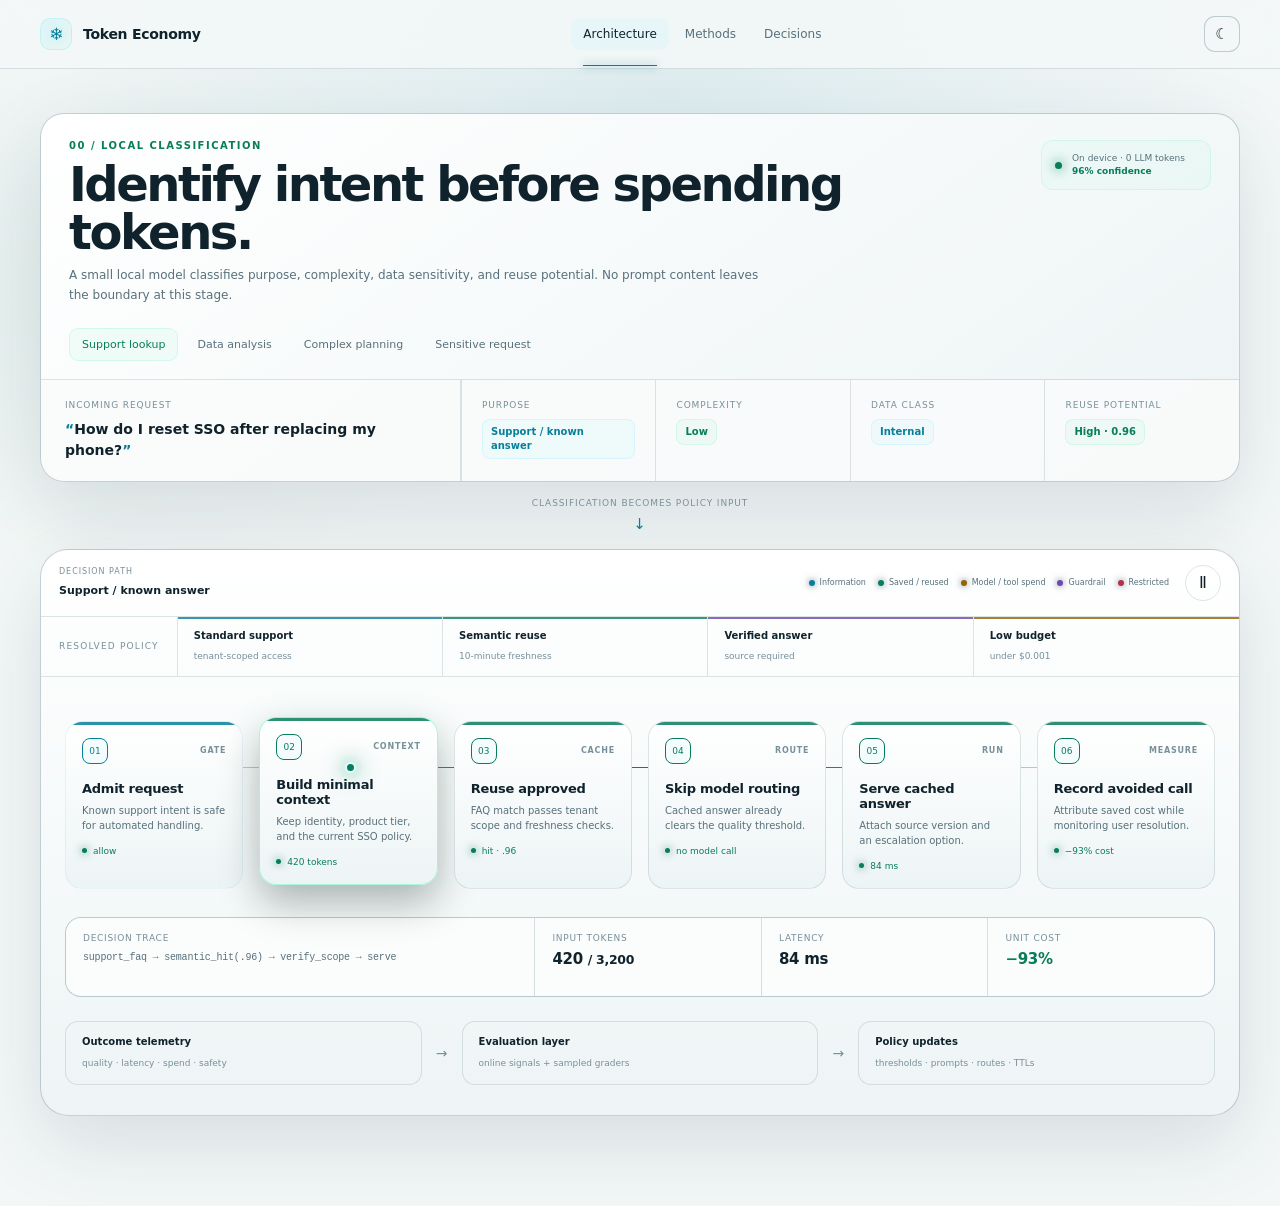
==== Token-Economy/architecture.html @ 1a23779c "Build interactive token economy architecture site" ====
<!doctype html>
<html lang="en">
<head>
  <meta charset="utf-8"><meta name="viewport" content="width=device-width,initial-scale=1"><meta name="theme-color" content="#071016">
  <meta name="description" content="Interactive operating architecture for an AI token economy.">
  <link rel="icon" href="data:image/svg+xml,%3Csvg xmlns='http://www.w3.org/2000/svg' viewBox='0 0 100 100'%3E%3Ctext y='.9em' font-size='90'%3E%E2%9D%84%3C/text%3E%3C/svg%3E">
  <title>Architecture — Token Economy</title><script>try{document.documentElement.dataset.theme=localStorage.getItem('token-economy-theme')||(matchMedia('(prefers-color-scheme: light)').matches?'light':'dark')}catch{}</script><link rel="stylesheet" href="assets/site.css">
</head>
<body>
  <a class="skip-link" href="#main">Skip to content</a>
  <header class="topbar"><nav class="nav shell" aria-label="Primary navigation"><a class="wordmark" href="index.html" aria-label="Token Economy home"><span class="mark" aria-hidden="true">❄</span><span>Token Economy</span></a><div class="navlinks"><a href="architecture.html" aria-current="page">Architecture</a><a href="methods.html">Methods</a><a href="decisions.html">Decisions</a></div><button class="theme-toggle" id="themeToggle" type="button" aria-label="Switch theme"><span class="theme-icon" aria-hidden="true">☀</span></button></nav></header>
  <main id="main">
    <section class="architecture-page"><div class="shell">
      <div class="local-classifier">
        <div class="classifier-head"><div><div class="kicker">00 / Local classification</div><h1>Identify intent before spending tokens.</h1><p>A small local model classifies purpose, complexity, data sensitivity, and reuse potential. No prompt content leaves the boundary at this stage.</p></div><div class="local-badge"><span class="state-dot"></span><span>On device · 0 LLM tokens<br><b id="confidenceValue">96% confidence</b></span></div></div>
        <div class="scenario-tabs classifier-tabs" role="tablist" aria-label="Sample incoming requests"><button class="scenario-btn active" role="tab" aria-selected="true" data-scenario="support">Support lookup</button><button class="scenario-btn" role="tab" aria-selected="false" data-scenario="analysis">Data analysis</button><button class="scenario-btn" role="tab" aria-selected="false" data-scenario="planning">Complex planning</button><button class="scenario-btn" role="tab" aria-selected="false" data-scenario="sensitive">Sensitive request</button></div>
        <div class="classifier-result" aria-live="polite">
          <div class="incoming-request"><span>Incoming request</span><q id="queryValue">How do I reset SSO after replacing my phone?</q></div>
          <div class="classification-grid"><div><span>Purpose</span><strong id="purposeValue">Support / known answer</strong></div><div><span>Complexity</span><strong id="complexityValue">Low</strong></div><div><span>Data class</span><strong id="dataValue">Internal</strong></div><div><span>Reuse potential</span><strong id="reuseValue">High · 0.96</strong></div></div>
        </div>
      </div>

      <div class="handoff"><span>Classification becomes policy input</span><i aria-hidden="true">↓</i></div>

      <div class="simulator">
        <div class="decision-bar"><div class="decision-title"><span>Decision path</span><strong id="pathLabel">Support / known answer</strong></div><div class="decision-tools"><div class="flow-legend" aria-label="Decision color legend"><span class="legend-item"><i class="legend-dot"></i>Information</span><span class="legend-item save"><i class="legend-dot"></i>Saved / reused</span><span class="legend-item spend"><i class="legend-dot"></i>Model / tool spend</span><span class="legend-item protect"><i class="legend-dot"></i>Guardrail</span><span class="legend-item restricted"><i class="legend-dot"></i>Restricted</span></div><button class="play-control" id="playControl" aria-label="Pause architecture animation" title="Pause animation">Ⅱ</button></div></div>
        <div class="control-plane"><div class="plane-label">Resolved policy</div><div class="control-item" data-control="policy"><b id="controlPolicy">Standard support</b><span id="controlPolicyNote">tenant-scoped access</span></div><div class="control-item" data-control="cache"><b id="controlCache">Semantic reuse</b><span id="controlCacheNote">10-minute freshness</span></div><div class="control-item" data-control="quality"><b id="controlQuality">Verified answer</b><span id="controlQualityNote">source required</span></div><div class="control-item" data-control="budget"><b id="controlBudget">Low budget</b><span id="controlBudgetNote">under $0.001</span></div></div>
        <div class="architecture"><div class="flow" aria-label="Scenario-specific token economy decisions"><article class="flow-node" data-step="0"><div class="node-top"><div class="node-index">01</div><span class="node-kind">Gate</span></div><h2>Admit request</h2><p>Known support intent is safe for automated handling.</p><span class="node-state">allow</span></article><article class="flow-node" data-step="1"><div class="node-top"><div class="node-index">02</div><span class="node-kind">Context</span></div><h2>Build minimal context</h2><p>Keep identity, product tier, and the current SSO policy.</p><span class="node-state">420 tokens</span></article><article class="flow-node" data-step="2"><div class="node-top"><div class="node-index">03</div><span class="node-kind">Cache</span></div><h2>Reuse approved</h2><p>FAQ match passes tenant scope and freshness checks.</p><span class="node-state">hit · .96</span></article><article class="flow-node" data-step="3"><div class="node-top"><div class="node-index">04</div><span class="node-kind">Route</span></div><h2>Skip model routing</h2><p>Cached answer already clears the quality threshold.</p><span class="node-state">no model call</span></article><article class="flow-node" data-step="4"><div class="node-top"><div class="node-index">05</div><span class="node-kind">Run</span></div><h2>Serve cached answer</h2><p>Attach source version and an escalation option.</p><span class="node-state">84 ms</span></article><article class="flow-node" data-step="5"><div class="node-top"><div class="node-index">06</div><span class="node-kind">Measure</span></div><h2>Record avoided call</h2><p>Attribute saved cost while monitoring user resolution.</p><span class="node-state">−93% cost</span></article><span class="packet cache-hit" id="packet" aria-hidden="true"></span></div>
          <div class="trace" aria-live="polite"><div class="trace-cell"><span>Decision trace</span><strong id="traceText">support_faq → semantic_hit(.96) → verify_scope → serve</strong></div><div class="trace-cell"><span>Input tokens</span><strong id="tokensValue">420 <small>/ 3,200</small></strong></div><div class="trace-cell"><span>Latency</span><strong id="latencyValue">84 ms</strong></div><div class="trace-cell"><span>Unit cost</span><strong class="positive" id="costValue">−93%</strong></div></div>
          <div class="feedback-loop"><div class="feedback-item"><b>Outcome telemetry</b><span>quality · latency · spend · safety</span></div><span class="feedback-arrow">→</span><div class="feedback-item"><b>Evaluation layer</b><span>online signals + sampled graders</span></div><span class="feedback-arrow">→</span><div class="feedback-item"><b>Policy updates</b><span>thresholds · prompts · routes · TTLs</span></div></div>
        </div></div>
    </div></section>
  </main>
  <script src="assets/site.js"></script>
</body></html>
---- Token-Economy/assets/site.css ----
:root {
  color-scheme: dark;
  --bg:#071016; --panel:#0d1922; --panel-soft:rgba(16,31,41,.72);
  --line:rgba(176,214,231,.14); --line-strong:rgba(176,214,231,.26);
  --text:#eef7fb; --muted:#90a7b4; --muted-2:#667d89;
  --cyan:#5fe3ff; --mint:#75f2c1; --amber:#ffd47a; --violet:#b99cff; --red:#ff8c9b;
  --shadow:0 28px 80px rgba(0,0,0,.32); --page:1200px;
}
[data-theme="light"]{
  color-scheme:light;
  --bg:#f3f7f7;--panel:#ffffff;--panel-soft:rgba(255,255,255,.84);
  --line:rgba(32,73,88,.14);--line-strong:rgba(32,73,88,.25);
  --text:#10232c;--muted:#58707c;--muted-2:#78909a;
  --cyan:#087f9a;--mint:#087d5a;--amber:#986100;--violet:#7047ae;--red:#b52f49;
  --shadow:0 28px 80px rgba(28,63,75,.13);
}
*{box-sizing:border-box}
html{scroll-behavior:smooth}
body{
  margin:0; min-width:320px; color:var(--text);
  background:radial-gradient(900px 540px at 52% 8%,rgba(95,227,255,.09),transparent 68%),radial-gradient(700px 400px at 8% 24%,rgba(117,242,193,.055),transparent 72%),var(--bg);
  font-family:Inter,ui-sans-serif,system-ui,-apple-system,BlinkMacSystemFont,"Segoe UI",sans-serif;
  -webkit-font-smoothing:antialiased;
}
body::before{
  content:"";position:fixed;inset:0;z-index:-1;pointer-events:none;opacity:.35;
  background-image:linear-gradient(rgba(255,255,255,.018) 1px,transparent 1px),linear-gradient(90deg,rgba(255,255,255,.018) 1px,transparent 1px);
  background-size:40px 40px;mask-image:linear-gradient(to bottom,black,transparent 72%);
}
button{font:inherit;color:inherit}a{color:inherit;text-decoration:none}
:focus-visible{outline:2px solid var(--cyan);outline-offset:3px}
.shell{width:min(var(--page),calc(100% - 40px));margin:0 auto}
.skip-link{position:fixed;top:12px;left:12px;z-index:100;padding:10px 14px;border-radius:10px;background:var(--text);color:var(--bg);transform:translateY(-150%);transition:transform .2s ease}
.skip-link:focus{transform:translateY(0)}

.topbar{position:sticky;top:0;z-index:40;border-bottom:1px solid var(--line);background:rgba(7,16,22,.84);backdrop-filter:blur(18px)}
[data-theme="light"] .topbar{background:rgba(243,247,247,.88)}
[data-theme="light"] body{background:radial-gradient(900px 540px at 52% 8%,rgba(8,127,154,.09),transparent 68%),radial-gradient(700px 400px at 8% 24%,rgba(8,125,90,.06),transparent 72%),var(--bg)}
[data-theme="light"] body::before{opacity:.55}
.nav{min-height:68px;display:flex;align-items:center;justify-content:space-between;gap:24px}
.wordmark{display:flex;align-items:center;gap:11px;font-size:14px;font-weight:760;letter-spacing:-.02em}
.mark{width:32px;height:32px;display:grid;place-items:center;border-radius:10px;color:var(--cyan);border:1px solid rgba(95,227,255,.25);background:linear-gradient(135deg,rgba(95,227,255,.14),rgba(117,242,193,.08));box-shadow:inset 0 1px rgba(255,255,255,.06);font-size:17px;line-height:1;text-shadow:0 0 10px rgba(95,227,255,.5)}
.navlinks{display:flex;align-items:center;gap:4px}
.navlinks a{position:relative;padding:9px 12px;border-radius:9px;color:var(--muted);font-size:12px;transition:color .2s ease,background .2s ease}
.navlinks a:hover{color:var(--text);background:rgba(255,255,255,.04)}
.navlinks a[aria-current="page"]{color:var(--text);background:rgba(95,227,255,.07)}
.navlinks a[aria-current="page"]::after{content:"";position:absolute;left:12px;right:12px;bottom:-16px;height:1px;background:var(--cyan);box-shadow:0 0 8px var(--cyan)}
.theme-toggle{flex:0 0 auto;width:36px;height:36px;display:grid;place-items:center;border:1px solid var(--line-strong);border-radius:11px;background:rgba(255,255,255,.035);color:var(--text);cursor:pointer;transition:transform .2s ease,border-color .2s ease,background .2s ease}
.theme-toggle:hover{transform:translateY(-1px);border-color:var(--cyan);background:rgba(95,227,255,.07)}
.theme-icon{font-size:15px;line-height:1}

.hero{padding:90px 0 66px}
.hero-grid{display:grid;grid-template-columns:1.05fr .95fr;align-items:end;gap:64px}
.eyebrow,.kicker{color:var(--mint);font-size:10px;font-weight:750;letter-spacing:.15em;text-transform:uppercase}
.eyebrow{display:flex;align-items:center;gap:10px;font-size:11px}.eyebrow::before{content:"";width:34px;height:1px;background:var(--mint)}
h1{margin:18px 0 24px;max-width:780px;font-size:clamp(48px,7.2vw,92px);line-height:.92;letter-spacing:-.067em}
.hero h1{max-width:none;font-size:clamp(20px,4.2vw,52px);white-space:nowrap}
.hero-copy{max-width:650px;color:var(--muted);font-size:clamp(16px,1.8vw,20px);line-height:1.6}.hero-copy strong{color:var(--text);font-weight:580}
.hero-actions{display:flex;flex-wrap:wrap;gap:10px;margin-top:30px}
.btn{display:inline-flex;align-items:center;justify-content:center;gap:8px;min-height:44px;padding:0 16px;border:1px solid var(--line-strong);border-radius:12px;background:rgba(255,255,255,.035);color:var(--text);cursor:pointer;font-size:12px;font-weight:650;transition:transform .2s ease,border-color .2s ease,background .2s ease}
.btn:hover{transform:translateY(-1px);border-color:rgba(95,227,255,.42);background:rgba(95,227,255,.07)}
.btn.primary{color:#071016;border-color:var(--mint);background:var(--mint)}.btn.primary:hover{background:#94f7d2}
.thesis{border-left:1px solid var(--line-strong);padding-left:30px}.thesis-label{margin-bottom:18px;color:var(--muted-2);font-size:10px;letter-spacing:.14em;text-transform:uppercase}
.equation{font-size:clamp(21px,3vw,34px);font-weight:690;line-height:1.28;letter-spacing:-.04em}.equation .accent{color:var(--mint)}
.thesis-note{margin-top:18px;color:var(--muted);font-size:12px;line-height:1.65}
.principles{display:grid;grid-template-columns:repeat(4,1fr);gap:10px;margin-top:72px}.principle{padding:16px;border-top:1px solid var(--line-strong)}.principle b{display:block;margin-bottom:7px;font-size:12px}.principle span{color:var(--muted);font-size:11px;line-height:1.5}

.page-hero{padding:88px 0 54px;border-bottom:1px solid var(--line)}
.page-hero h1{max-width:900px;margin-bottom:25px;font-size:clamp(52px,7vw,86px)}
.page-lede{display:grid;grid-template-columns:.75fr 1.25fr;gap:42px;align-items:end}.page-lede p{grid-column:2;max-width:700px;margin:0;color:var(--muted);font-size:17px;line-height:1.7}
.architecture-page{padding:44px 0 90px}
.local-classifier{overflow:hidden;border:1px solid var(--line-strong);border-radius:24px;background:linear-gradient(145deg,rgba(16,31,41,.94),rgba(9,20,28,.92));box-shadow:var(--shadow)}
[data-theme="light"] .local-classifier{background:linear-gradient(145deg,#fff,#edf4f5)}
.classifier-head{display:grid;grid-template-columns:1fr auto;gap:36px;align-items:start;padding:26px 28px 22px}
.classifier-head h1{max-width:780px;margin:9px 0 10px;font-size:clamp(28px,4.2vw,48px);line-height:1;letter-spacing:-.052em}
.classifier-head p{max-width:700px;margin:0;color:var(--muted);font-size:12px;line-height:1.65}
.local-badge{display:flex;align-items:center;gap:10px;min-width:170px;padding:11px 13px;border:1px solid rgba(117,242,193,.23);border-radius:12px;background:rgba(117,242,193,.055);color:var(--muted);font-size:9px;line-height:1.45}
.local-badge b{color:var(--mint);font-weight:650}.state-dot{flex:0 0 auto;width:7px;height:7px;border-radius:50%;background:var(--mint);box-shadow:0 0 12px var(--mint)}
.classifier-tabs{padding:0 28px 18px;border-bottom:1px solid var(--line)}
.classifier-result{display:grid;grid-template-columns:1.05fr 1.95fr;gap:1px;background:var(--line)}
.incoming-request,.classification-grid{background:rgba(7,16,22,.72)}[data-theme="light"] .incoming-request,[data-theme="light"] .classification-grid{background:rgba(255,255,255,.86)}
.incoming-request{padding:20px 24px}.incoming-request span,.classification-grid span{display:block;margin-bottom:9px;color:var(--muted-2);font-size:9px;letter-spacing:.1em;text-transform:uppercase}.incoming-request q{display:block;color:var(--text);font-size:14px;font-weight:590;line-height:1.5}.incoming-request q::before,.incoming-request q::after{color:var(--cyan)}
.classification-grid{display:grid;grid-template-columns:repeat(4,1fr)}.classification-grid>div{padding:20px;border-left:1px solid var(--line)}.classification-grid strong{display:inline-flex;align-items:center;min-height:25px;padding:5px 8px;border:1px solid rgba(95,227,255,.18);border-radius:8px;background:rgba(95,227,255,.06);color:var(--cyan);font-size:10px;line-height:1.4}
.classification-grid strong[data-level="low"],.classification-grid strong[data-level="high-reuse"]{color:var(--mint);border-color:rgba(117,242,193,.24);background:rgba(117,242,193,.08)}
.classification-grid strong[data-level="medium"],.classification-grid strong[data-level="live"],.classification-grid strong[data-level="low-reuse"]{color:var(--amber);border-color:rgba(255,212,122,.24);background:rgba(255,212,122,.08)}
.classification-grid strong[data-level="high"],.classification-grid strong[data-level="restricted"],.classification-grid strong[data-level="none"]{color:var(--red);border-color:rgba(255,140,155,.28);background:rgba(255,140,155,.08)}
.local-classifier[data-scenario="sensitive"]{border-color:rgba(255,140,155,.4);box-shadow:var(--shadow),0 0 40px rgba(255,140,155,.06)}
.handoff{display:grid;place-items:center;gap:7px;padding:16px;color:var(--muted-2);font-size:9px;letter-spacing:.1em;text-transform:uppercase}.handoff i{color:var(--cyan);font-style:normal;font-size:15px}
.decision-bar{display:flex;align-items:center;justify-content:space-between;gap:20px;padding:15px 18px;border-bottom:1px solid var(--line)}.decision-title>span{display:block;margin-bottom:3px;color:var(--muted-2);font-size:8px;letter-spacing:.12em;text-transform:uppercase}.decision-title>strong{font-size:11px}.decision-tools{display:flex;align-items:center;gap:16px}.flow-legend{display:flex;align-items:center;gap:12px;flex-wrap:wrap}.legend-item{display:inline-flex;align-items:center;gap:5px;color:var(--muted);font-size:8px;white-space:nowrap}.legend-dot{width:6px;height:6px;border-radius:50%;background:var(--cyan);box-shadow:0 0 7px currentColor}.legend-item.save .legend-dot{background:var(--mint)}.legend-item.spend .legend-dot{background:var(--amber)}.legend-item.protect .legend-dot{background:var(--violet)}.legend-item.restricted .legend-dot{background:var(--red)}
.section{padding:72px 0 90px}.section-rule{border-top:1px solid var(--line)}
.section-head{display:grid;grid-template-columns:.72fr 1.28fr;gap:46px;margin-bottom:34px}
h2{margin:9px 0 0;font-size:clamp(31px,4.5vw,54px);line-height:1;letter-spacing:-.052em}
.section-intro{align-self:end;max-width:650px;margin:0;color:var(--muted);font-size:15px;line-height:1.7}

.simulator{overflow:hidden;border:1px solid var(--line-strong);border-radius:28px;background:linear-gradient(180deg,rgba(15,29,39,.92),rgba(8,18,25,.92));box-shadow:var(--shadow)}
[data-theme="light"] .simulator{background:linear-gradient(180deg,rgba(255,255,255,.96),rgba(237,244,245,.96))}
.sim-toolbar{display:grid;grid-template-columns:1fr auto;align-items:center;gap:20px;padding:18px 22px;border-bottom:1px solid var(--line)}
.scenario-tabs{display:flex;gap:6px;overflow-x:auto;scrollbar-width:none}.scenario-tabs::-webkit-scrollbar{display:none}
.scenario-btn{white-space:nowrap;padding:9px 12px;border:1px solid transparent;border-radius:9px;background:transparent;color:var(--muted);cursor:pointer;font-size:11px}.scenario-btn:hover{color:var(--text);background:rgba(255,255,255,.035)}.scenario-btn.active{color:var(--text);border-color:rgba(95,227,255,.18);background:rgba(95,227,255,.075)}
.local-classifier[data-scenario="support"] .scenario-btn.active{color:var(--mint);border-color:rgba(117,242,193,.26);background:rgba(117,242,193,.08)}.local-classifier[data-scenario="planning"] .scenario-btn.active{color:var(--amber);border-color:rgba(255,212,122,.26);background:rgba(255,212,122,.08)}.local-classifier[data-scenario="sensitive"] .scenario-btn.active{color:var(--red);border-color:rgba(255,140,155,.3);background:rgba(255,140,155,.08)}
.play-control{width:36px;height:36px;display:grid;place-items:center;border:1px solid var(--line);border-radius:50%;background:transparent;cursor:pointer}.play-control:hover{border-color:var(--cyan)}
.control-plane{display:grid;grid-template-columns:auto repeat(4,1fr);align-items:stretch;border-bottom:1px solid var(--line);background:rgba(255,255,255,.018)}
.plane-label{display:flex;align-items:center;padding:14px 18px;border-right:1px solid var(--line);color:var(--muted-2);font-size:9px;letter-spacing:.13em;text-transform:uppercase}
.control-item{position:relative;padding:13px 16px;border-right:1px solid var(--line)}.control-item::before{content:"";position:absolute;top:0;left:0;right:0;height:2px;background:var(--cyan);opacity:.8}.control-item[data-control="cache"]::before{background:var(--mint)}.control-item[data-control="quality"]::before{background:var(--violet)}.control-item[data-control="budget"]::before{background:var(--amber)}.control-item:last-child{border-right:0}.control-item b{display:block;margin-bottom:3px;font-size:10px}.control-item span{color:var(--muted-2);font-size:9px}
.architecture{position:relative;padding:44px 24px 30px}.flow{display:grid;grid-template-columns:repeat(6,minmax(120px,1fr));gap:16px;position:relative}
.flow::before{content:"";position:absolute;z-index:0;top:46px;left:7%;right:7%;height:1px;background:linear-gradient(90deg,rgba(95,227,255,.15),var(--cyan),var(--mint),rgba(117,242,193,.15))}
.simulator[data-scenario="analysis"] .flow::before,.simulator[data-scenario="planning"] .flow::before{background:linear-gradient(90deg,rgba(95,227,255,.18),var(--cyan),var(--amber),rgba(255,212,122,.18))}.simulator[data-scenario="sensitive"] .flow::before{background:linear-gradient(90deg,rgba(95,227,255,.18),var(--violet),var(--red),rgba(255,140,155,.18))}
.flow-node{position:relative;z-index:1;min-height:158px;padding:16px;border:1px solid var(--line);border-radius:17px;background:linear-gradient(180deg,rgba(17,33,44,.98),rgba(10,21,29,.98));overflow:hidden;transition:border-color .28s ease,transform .28s ease,opacity .28s ease,box-shadow .28s ease}
.flow-node::before{content:"";position:absolute;top:0;left:0;right:0;height:3px;background:var(--cyan);opacity:.85}
[data-theme="light"] .flow-node{background:linear-gradient(180deg,#fff,#edf4f5)}
.flow-node.active{transform:translateY(-4px);border-color:rgba(95,227,255,.65);box-shadow:0 0 0 1px rgba(95,227,255,.1),0 18px 40px rgba(0,0,0,.28),0 0 30px rgba(95,227,255,.08)}.flow-node.skipped{opacity:.34}.flow-node.completed{border-color:rgba(176,214,231,.28)}
.flow-node[data-tone="save"]::before{background:var(--mint)}.flow-node[data-tone="save"] .node-state,.flow-node[data-tone="save"] .node-index{color:var(--mint)}.flow-node[data-tone="save"].active{border-color:rgba(117,242,193,.62);box-shadow:0 18px 40px rgba(0,0,0,.28),0 0 30px rgba(117,242,193,.1)}
.flow-node[data-tone="spend"]::before{background:var(--amber)}.flow-node[data-tone="spend"] .node-state,.flow-node[data-tone="spend"] .node-index{color:var(--amber)}.flow-node[data-tone="spend"].active{border-color:rgba(255,212,122,.62);box-shadow:0 18px 40px rgba(0,0,0,.28),0 0 30px rgba(255,212,122,.1)}
.flow-node[data-tone="protect"]::before{background:var(--violet)}.flow-node[data-tone="protect"] .node-state,.flow-node[data-tone="protect"] .node-index{color:var(--violet)}.flow-node[data-tone="protect"].active{border-color:rgba(185,156,255,.62);box-shadow:0 18px 40px rgba(0,0,0,.28),0 0 30px rgba(185,156,255,.1)}
.simulator[data-scenario="sensitive"] .flow-node[data-tone="protect"]::before{background:var(--red)}.simulator[data-scenario="sensitive"] .flow-node[data-tone="protect"] .node-state,.simulator[data-scenario="sensitive"] .flow-node[data-tone="protect"] .node-index{color:var(--red)}.simulator[data-scenario="sensitive"] .flow-node[data-tone="protect"].active{border-color:rgba(255,140,155,.65);box-shadow:0 18px 40px rgba(0,0,0,.28),0 0 30px rgba(255,140,155,.1)}
.node-top{display:flex;align-items:center;justify-content:space-between;gap:8px;margin-bottom:17px}.node-index{width:26px;height:26px;display:grid;place-items:center;border:1px solid currentColor;border-radius:8px;color:var(--cyan);background:rgba(95,227,255,.05);font-size:9px}.node-kind{color:var(--muted-2);font-size:8px;font-weight:650;letter-spacing:.1em;text-transform:uppercase}
.flow-node h2,.flow-node h3{margin:0 0 7px;font-size:13px;line-height:normal;letter-spacing:-.02em}.flow-node p{margin:0;color:var(--muted);font-size:10px;line-height:1.5}.node-state{display:inline-flex;align-items:center;gap:6px;margin-top:13px;color:var(--mint);font-size:9px}.node-state::before{content:"";width:5px;height:5px;border-radius:50%;background:currentColor;box-shadow:0 0 8px currentColor}
.packet{position:absolute;z-index:4;top:41px;left:7.8%;width:11px;height:11px;border:2px solid #dffaff;border-radius:50%;background:var(--cyan);box-shadow:0 0 0 6px rgba(95,227,255,.08),0 0 22px var(--cyan);transition:left .64s cubic-bezier(.2,.75,.2,1),background .2s ease}.packet.cache-hit{background:var(--mint);box-shadow:0 0 0 6px rgba(117,242,193,.08),0 0 22px var(--mint)}.simulator[data-scenario="analysis"] .packet,.simulator[data-scenario="planning"] .packet{background:var(--amber);box-shadow:0 0 0 6px rgba(255,212,122,.08),0 0 22px var(--amber)}.simulator[data-scenario="sensitive"] .packet{background:var(--red);box-shadow:0 0 0 6px rgba(255,140,155,.08),0 0 22px var(--red)}
.trace{display:grid;grid-template-columns:1.35fr repeat(3,.65fr);gap:1px;margin-top:28px;border:1px solid var(--line);border-radius:16px;overflow:hidden;background:var(--line)}.trace-cell{min-height:78px;padding:15px 17px;background:rgba(7,16,22,.92)}.trace-cell span{display:block;margin-bottom:7px;color:var(--muted-2);font-size:9px;letter-spacing:.08em;text-transform:uppercase}.trace-cell strong{display:block;font-size:15px;letter-spacing:-.02em}.trace-cell:first-child strong{color:var(--muted);font-family:ui-monospace,SFMono-Regular,Menlo,monospace;font-size:10px;font-weight:500;line-height:1.6}.trace-cell .positive{color:var(--mint)}
[data-theme="light"] .trace-cell{background:rgba(255,255,255,.9)}
.feedback-loop{display:grid;grid-template-columns:1fr auto 1fr auto 1fr;align-items:center;gap:14px;margin-top:24px}.feedback-item{padding:14px 16px;border:1px solid var(--line);border-radius:13px;background:rgba(255,255,255,.018)}.feedback-item b{display:block;margin-bottom:4px;font-size:10px}.feedback-item span{color:var(--muted-2);font-size:9px}.feedback-arrow{color:var(--muted-2);font-size:14px}

.method-grid{display:grid;grid-template-columns:repeat(2,1fr);gap:14px}.method-card{border:1px solid var(--line);border-radius:20px;background:rgba(13,25,34,.88);overflow:hidden}.method-trigger{width:100%;min-height:160px;display:grid;grid-template-columns:58px 1fr auto;gap:18px;align-items:start;padding:24px;border:0;background:transparent;text-align:left;cursor:pointer}.method-trigger:hover{background:rgba(255,255,255,.018)}.method-number{color:var(--muted-2);font:10px ui-monospace,SFMono-Regular,Menlo,monospace}.method-title h2{margin:0 0 9px;font-size:19px;letter-spacing:-.035em}.method-title p{margin:0;color:var(--muted);font-size:12px;line-height:1.6}.method-toggle{width:28px;height:28px;display:grid;place-items:center;border:1px solid var(--line);border-radius:50%;color:var(--muted);transition:transform .25s ease}.method-card.open .method-toggle{transform:rotate(45deg);color:var(--cyan);border-color:rgba(95,227,255,.35)}
[data-theme="light"] .method-card{background:rgba(255,255,255,.9)}
.method-body{display:grid;grid-template-rows:0fr;transition:grid-template-rows .35s ease}.method-card.open .method-body{grid-template-rows:1fr}.method-body-inner{overflow:hidden}.brief{display:grid;grid-template-columns:repeat(2,1fr);gap:20px;margin:0 24px 24px 100px;padding-top:22px;border-top:1px solid var(--line)}.brief h3{margin:0 0 10px;color:var(--muted-2);font-size:9px;letter-spacing:.12em;text-transform:uppercase}.brief ul{display:grid;gap:8px;margin:0;padding:0;list-style:none}.brief li{position:relative;padding-left:13px;color:var(--muted);font-size:10px;line-height:1.5}.brief li::before{content:"";position:absolute;top:.58em;left:0;width:4px;height:4px;border-radius:50%;background:var(--cyan)}
.decision-grid{display:grid;grid-template-columns:repeat(3,1fr);gap:12px}.decision{min-height:230px;padding:23px;border:1px solid var(--line);border-radius:20px;background:var(--panel-soft)}.decision .num{display:block;margin-bottom:40px;color:var(--mint);font:10px ui-monospace,SFMono-Regular,Menlo,monospace}.decision h2{margin:0 0 12px;font-size:17px;letter-spacing:-.03em}.decision p{margin:0;color:var(--muted);font-size:11px;line-height:1.65}.decision .guardrail{display:block;margin-top:16px;padding-top:13px;border-top:1px solid var(--line);color:var(--amber);font-size:9px}
.page-callout{display:grid;grid-template-columns:1fr auto;gap:30px;align-items:center;margin-top:26px;padding:22px 24px;border:1px solid var(--line);border-radius:18px;background:rgba(255,255,255,.018)}.page-callout p{margin:0;color:var(--muted);font-size:12px;line-height:1.6}.page-callout strong{color:var(--text)}

@media(max-width:980px){.hero-grid,.section-head,.page-lede{grid-template-columns:1fr}.hero-grid{align-items:start;gap:42px}.thesis{max-width:600px}.principles{grid-template-columns:repeat(2,1fr)}.page-lede p{grid-column:1}.classifier-result{grid-template-columns:1fr}.classification-grid>div:first-child{border-left:0}.flow{grid-template-columns:repeat(3,1fr)}.flow::before,.packet{display:none}.control-plane{grid-template-columns:repeat(2,1fr)}.plane-label{grid-column:1/-1;border-right:0;border-bottom:1px solid var(--line)}.control-item:nth-child(3){border-right:0}.trace{grid-template-columns:repeat(3,1fr)}.trace-cell:first-child{grid-column:1/-1}}
@media(max-width:700px){.shell{width:min(100% - 28px,var(--page))}.nav{gap:8px}.wordmark span:last-child{display:none}.navlinks{gap:0;overflow-x:auto}.navlinks a{padding:9px 8px;font-size:10px}.navlinks a[aria-current="page"]::after{bottom:-16px;left:8px;right:8px}.theme-toggle{width:32px;height:32px}.hero,.page-hero{padding-top:62px}.architecture-page{padding-top:24px}.classifier-head{grid-template-columns:1fr;padding:22px 18px}.local-badge{width:max-content}.classifier-tabs{padding:0 18px 16px}.classification-grid{grid-template-columns:repeat(2,1fr)}.classification-grid>div:nth-child(3){border-top:1px solid var(--line)}.classification-grid>div:nth-child(4){border-top:1px solid var(--line)}.decision-bar{align-items:flex-start}.decision-tools{align-items:flex-end;flex-direction:column-reverse}.flow-legend{justify-content:flex-end}.principles,.method-grid,.decision-grid{grid-template-columns:1fr}.flow{grid-template-columns:repeat(2,1fr)}.sim-toolbar{padding:14px}.architecture{padding:28px 14px 20px}.trace{grid-template-columns:1fr 1fr}.trace-cell:first-child,.trace-cell:last-child{grid-column:1/-1}.feedback-loop{grid-template-columns:1fr}.feedback-arrow{transform:rotate(90deg);justify-self:center}.method-trigger{grid-template-columns:36px 1fr auto;gap:10px;padding:20px 16px}.brief{grid-template-columns:1fr;margin:0 16px 20px 52px}.page-callout{grid-template-columns:1fr}}
@media(max-width:440px){h1{font-size:47px}.flow{grid-template-columns:1fr}.flow-node{min-height:0}.control-plane{grid-template-columns:1fr}.control-item{border-right:0;border-bottom:1px solid var(--line)}.control-item:last-child{border-bottom:0}.trace{grid-template-columns:1fr}.trace-cell,.trace-cell:first-child,.trace-cell:last-child{grid-column:1}}
@media(prefers-reduced-motion:reduce){html{scroll-behavior:auto}*,*::before,*::after{animation-duration:.01ms!important;animation-iteration-count:1!important;transition-duration:.01ms!important}}
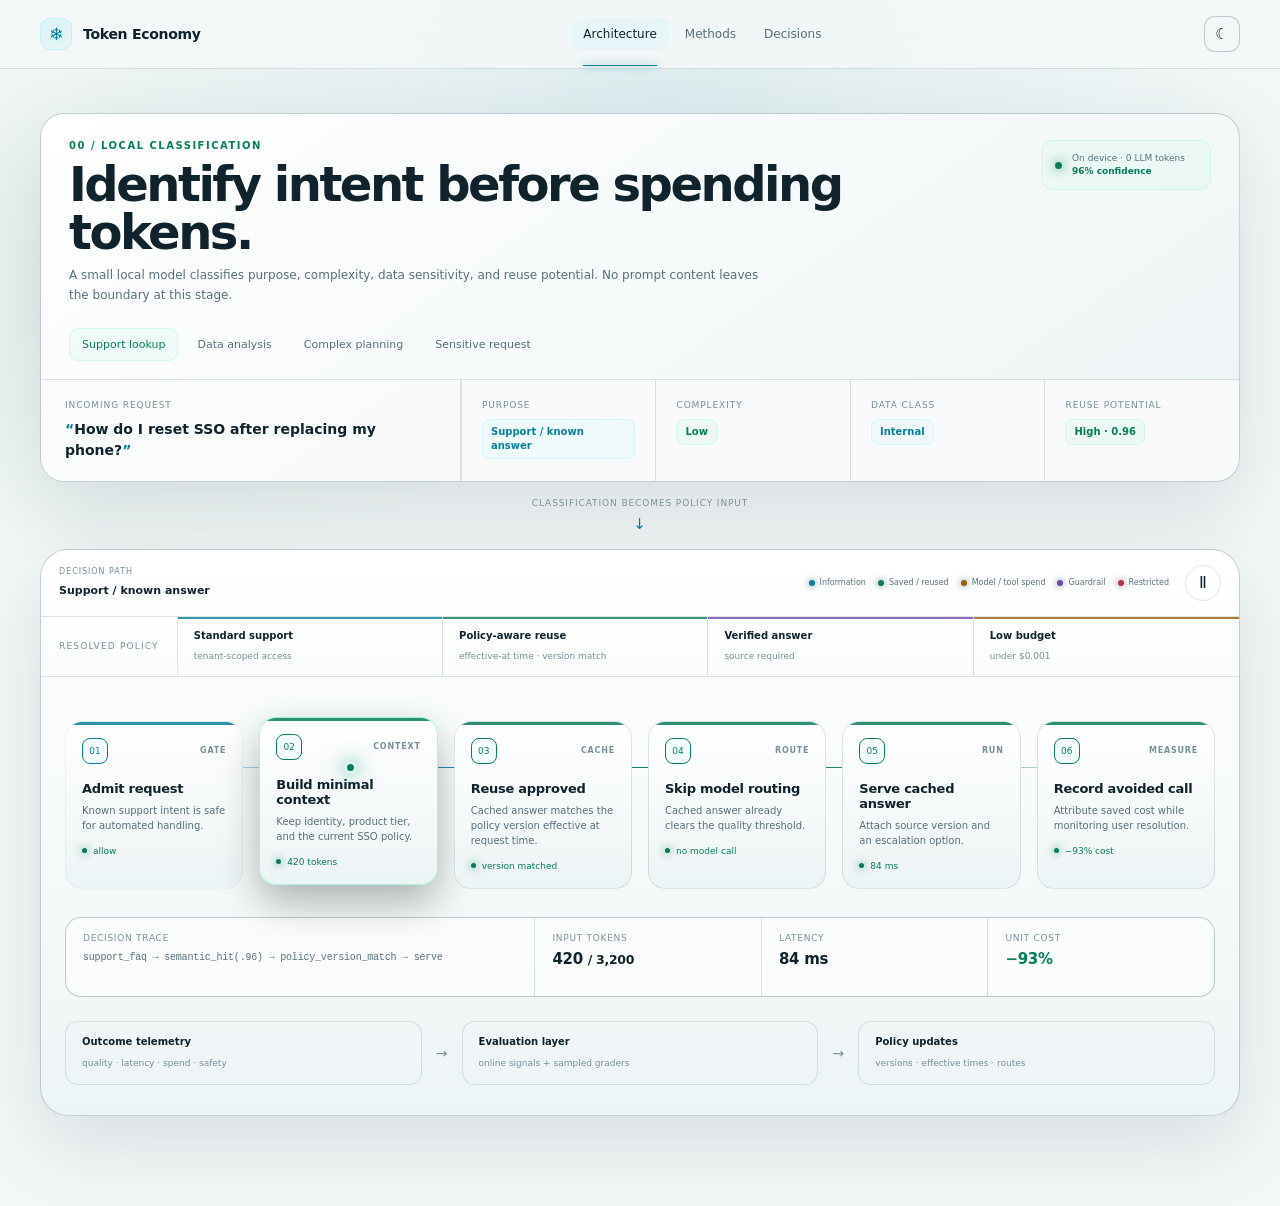
==== commit 92f1a281: "Make support reuse policy-version aware" ====
--- a/Token-Economy/architecture.html
+++ b/Token-Economy/architecture.html
@@ -24,10 +24,10 @@
 
       <div class="simulator">
         <div class="decision-bar"><div class="decision-title"><span>Decision path</span><strong id="pathLabel">Support / known answer</strong></div><div class="decision-tools"><div class="flow-legend" aria-label="Decision color legend"><span class="legend-item"><i class="legend-dot"></i>Information</span><span class="legend-item save"><i class="legend-dot"></i>Saved / reused</span><span class="legend-item spend"><i class="legend-dot"></i>Model / tool spend</span><span class="legend-item protect"><i class="legend-dot"></i>Guardrail</span><span class="legend-item restricted"><i class="legend-dot"></i>Restricted</span></div><button class="play-control" id="playControl" aria-label="Pause architecture animation" title="Pause animation">Ⅱ</button></div></div>
-        <div class="control-plane"><div class="plane-label">Resolved policy</div><div class="control-item" data-control="policy"><b id="controlPolicy">Standard support</b><span id="controlPolicyNote">tenant-scoped access</span></div><div class="control-item" data-control="cache"><b id="controlCache">Semantic reuse</b><span id="controlCacheNote">10-minute freshness</span></div><div class="control-item" data-control="quality"><b id="controlQuality">Verified answer</b><span id="controlQualityNote">source required</span></div><div class="control-item" data-control="budget"><b id="controlBudget">Low budget</b><span id="controlBudgetNote">under $0.001</span></div></div>
-        <div class="architecture"><div class="flow" aria-label="Scenario-specific token economy decisions"><article class="flow-node" data-step="0"><div class="node-top"><div class="node-index">01</div><span class="node-kind">Gate</span></div><h2>Admit request</h2><p>Known support intent is safe for automated handling.</p><span class="node-state">allow</span></article><article class="flow-node" data-step="1"><div class="node-top"><div class="node-index">02</div><span class="node-kind">Context</span></div><h2>Build minimal context</h2><p>Keep identity, product tier, and the current SSO policy.</p><span class="node-state">420 tokens</span></article><article class="flow-node" data-step="2"><div class="node-top"><div class="node-index">03</div><span class="node-kind">Cache</span></div><h2>Reuse approved</h2><p>FAQ match passes tenant scope and freshness checks.</p><span class="node-state">hit · .96</span></article><article class="flow-node" data-step="3"><div class="node-top"><div class="node-index">04</div><span class="node-kind">Route</span></div><h2>Skip model routing</h2><p>Cached answer already clears the quality threshold.</p><span class="node-state">no model call</span></article><article class="flow-node" data-step="4"><div class="node-top"><div class="node-index">05</div><span class="node-kind">Run</span></div><h2>Serve cached answer</h2><p>Attach source version and an escalation option.</p><span class="node-state">84 ms</span></article><article class="flow-node" data-step="5"><div class="node-top"><div class="node-index">06</div><span class="node-kind">Measure</span></div><h2>Record avoided call</h2><p>Attribute saved cost while monitoring user resolution.</p><span class="node-state">−93% cost</span></article><span class="packet cache-hit" id="packet" aria-hidden="true"></span></div>
-          <div class="trace" aria-live="polite"><div class="trace-cell"><span>Decision trace</span><strong id="traceText">support_faq → semantic_hit(.96) → verify_scope → serve</strong></div><div class="trace-cell"><span>Input tokens</span><strong id="tokensValue">420 <small>/ 3,200</small></strong></div><div class="trace-cell"><span>Latency</span><strong id="latencyValue">84 ms</strong></div><div class="trace-cell"><span>Unit cost</span><strong class="positive" id="costValue">−93%</strong></div></div>
-          <div class="feedback-loop"><div class="feedback-item"><b>Outcome telemetry</b><span>quality · latency · spend · safety</span></div><span class="feedback-arrow">→</span><div class="feedback-item"><b>Evaluation layer</b><span>online signals + sampled graders</span></div><span class="feedback-arrow">→</span><div class="feedback-item"><b>Policy updates</b><span>thresholds · prompts · routes · TTLs</span></div></div>
+        <div class="control-plane"><div class="plane-label">Resolved policy</div><div class="control-item" data-control="policy"><b id="controlPolicy">Standard support</b><span id="controlPolicyNote">tenant-scoped access</span></div><div class="control-item" data-control="cache"><b id="controlCache">Policy-aware reuse</b><span id="controlCacheNote">effective-at time · version match</span></div><div class="control-item" data-control="quality"><b id="controlQuality">Verified answer</b><span id="controlQualityNote">source required</span></div><div class="control-item" data-control="budget"><b id="controlBudget">Low budget</b><span id="controlBudgetNote">under $0.001</span></div></div>
+        <div class="architecture"><div class="flow" aria-label="Scenario-specific token economy decisions"><article class="flow-node" data-step="0"><div class="node-top"><div class="node-index">01</div><span class="node-kind">Gate</span></div><h2>Admit request</h2><p>Known support intent is safe for automated handling.</p><span class="node-state">allow</span></article><article class="flow-node" data-step="1"><div class="node-top"><div class="node-index">02</div><span class="node-kind">Context</span></div><h2>Build minimal context</h2><p>Keep identity, product tier, and the current SSO policy.</p><span class="node-state">420 tokens</span></article><article class="flow-node" data-step="2"><div class="node-top"><div class="node-index">03</div><span class="node-kind">Cache</span></div><h2>Reuse approved</h2><p>Cached answer matches the policy version effective at request time.</p><span class="node-state">version matched</span></article><article class="flow-node" data-step="3"><div class="node-top"><div class="node-index">04</div><span class="node-kind">Route</span></div><h2>Skip model routing</h2><p>Cached answer already clears the quality threshold.</p><span class="node-state">no model call</span></article><article class="flow-node" data-step="4"><div class="node-top"><div class="node-index">05</div><span class="node-kind">Run</span></div><h2>Serve cached answer</h2><p>Attach source version and an escalation option.</p><span class="node-state">84 ms</span></article><article class="flow-node" data-step="5"><div class="node-top"><div class="node-index">06</div><span class="node-kind">Measure</span></div><h2>Record avoided call</h2><p>Attribute saved cost while monitoring user resolution.</p><span class="node-state">−93% cost</span></article><span class="packet cache-hit" id="packet" aria-hidden="true"></span></div>
+          <div class="trace" aria-live="polite"><div class="trace-cell"><span>Decision trace</span><strong id="traceText">support_faq → semantic_hit(.96) → policy_version_match → serve</strong></div><div class="trace-cell"><span>Input tokens</span><strong id="tokensValue">420 <small>/ 3,200</small></strong></div><div class="trace-cell"><span>Latency</span><strong id="latencyValue">84 ms</strong></div><div class="trace-cell"><span>Unit cost</span><strong class="positive" id="costValue">−93%</strong></div></div>
+          <div class="feedback-loop"><div class="feedback-item"><b>Outcome telemetry</b><span>quality · latency · spend · safety</span></div><span class="feedback-arrow">→</span><div class="feedback-item"><b>Evaluation layer</b><span>online signals + sampled graders</span></div><span class="feedback-arrow">→</span><div class="feedback-item"><b>Policy updates</b><span>versions · effective times · routes</span></div></div>
         </div></div>
     </div></section>
   </main>
